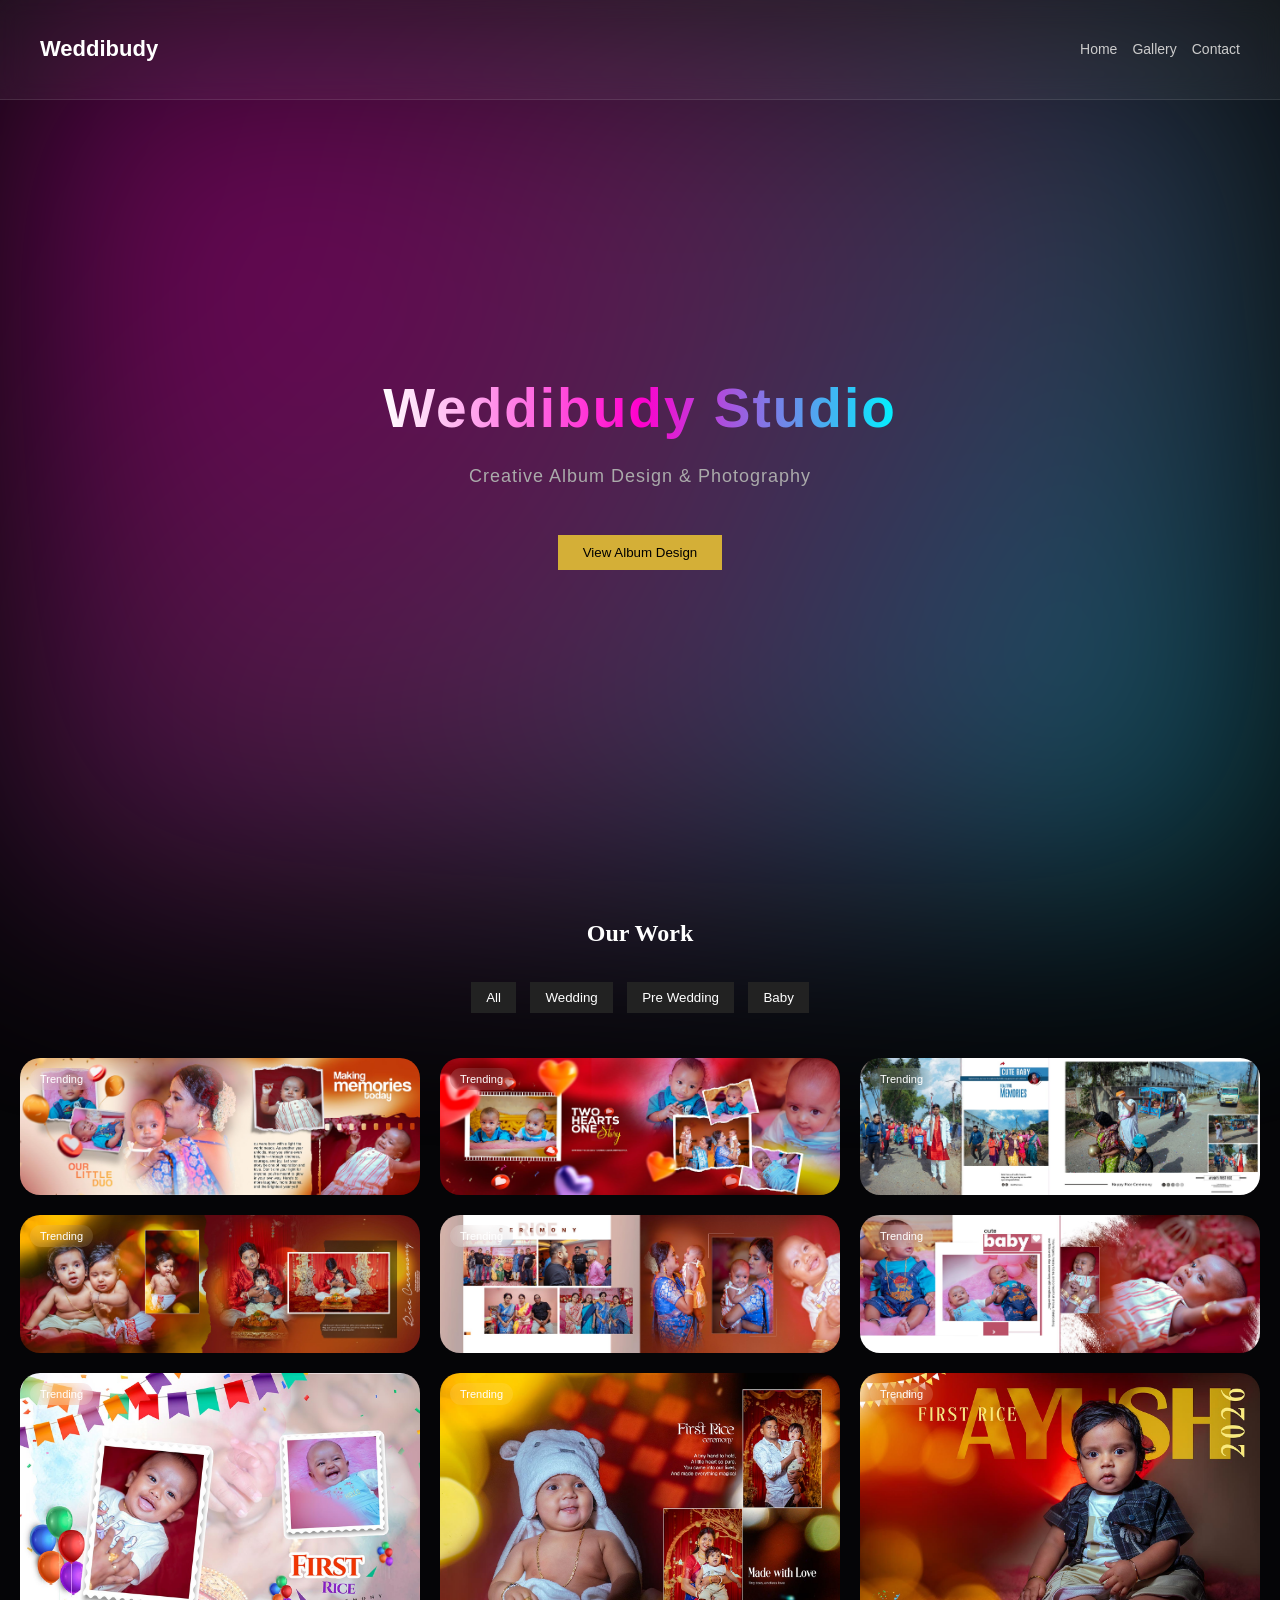
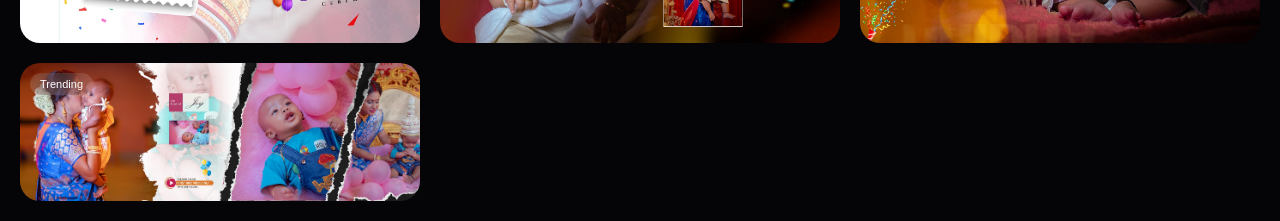
==== albumdesign.html @ 7314838b "Add files via upload" ====
<!DOCTYPE html>
<html lang="en">
<head>
<meta charset="UTF-8">
<meta name="viewport" content="width=device-width, initial-scale=1.0">
<title>Weddibudy — Album Design</title>
<link rel="stylesheet" href="style2.css">

</head>

<body>
  <div class="bg-glow"></div>

  <!-- Navbar -->
<div class="navbar">
  <div class="navbartext"> 
  <h2 class="logo">Weddibudy</h2>

  <ul class="menu">
    <li><a href="index.html">Home</a></li>
    <li><a href="gallery.html">Gallery</a></li>
    <li><a href="#">Contact</a></li>
  </ul>
  </div>
</div>

<section class="hero">
  <h1 class="hero-title">Weddibudy Studio</h1>
  <p class="hero-subtitle">Creative Album Design & Photography</p>
   <button onclick="scrollToGallery()">View Album Design</button>
</section>

<section class="gallery-section" id="gallery2">
  <h2>Our Work</h2>
<div class="filter-buttons">
  <button id="b1" onclick="filterGallery('all')">All</button>
  <button onclick="filterGallery('Wedding')">Wedding</button>
  <button onclick="filterGallery('Prewedding')">Pre Wedding</button>
  <button onclick="filterGallery('Baby')">Baby</button>
</div>
 
  <div class="gallery" id="gallery"></div>
 <div class="lightbox" id="lightbox">
  <span class="close">&times;</span>

  <span class="prev">&#10094;</span>
  <span class="next">&#10095;</span>

  <img id="lightboxImg">
</div>
</section>
<script src="script2.js"></script>
</body>
</html>
---- style2.css ----
/* Dark Premium Background */
/* Background base */
html {
  scroll-behavior: smooth;
}

body {
  margin: 0;
  background: #050507;
  font-family: 'Poppins', sans-serif;
  color: white;
}

/* 🔥 RGB Glow Background */
.bg-glow {
  position: fixed;
  width: 100%;
  height: 100%;
  z-index: -1;
  background: radial-gradient(circle at 20% 30%, #ff00cc, transparent),
              radial-gradient(circle at 80% 70%, #00f2ff, transparent),
              radial-gradient(circle at 50% 50%, #ffcc00, transparent);
  filter: blur(120px);
  opacity: 0.4;
  animation: moveGlow 12s infinite alternate ease-in-out;
}

@keyframes moveGlow {
  0% {transform: scale(1) translate(0,0);}
  100% {transform: scale(1.3) translate(50px, 50px);}
}

/* Navbar */
.navbar {
  position: fixed;
  width: 100%;
  height: 100px;
  backdrop-filter: blur(12px);
  background: rgba(255,255,255,0.05);
  border-bottom: 1px solid rgba(255,255,255,0.1);
  z-index: 9999;
  box-sizing: border-box; /* 🔥 important */
}
 .navbartext{
  max-width:1200px;
  margin:auto;
  display:flex;
  align-items:center;
  justify-content:space-between;
  padding:18px 20px;

 }


/* Logo */
.logo {
  font-size: 22px;
  font-weight: bold;
  color: #fff;
  
}

/* Menu */
.menu {
  list-style: none;
  display: flex;
  gap: 15px; /* কমাও */
  margin: 0;
  padding: 0;
  flex-wrap: wrap; /* 🔥 important */
}

.menu a {
  text-decoration: none;
  color: #ccc;
  font-size: 14px;
  transition: 0.3s;
}

.menu a:hover {
  color: #fff;
}

@media(max-width: 768px){

  .navbar {
    padding: 10px 15px;
  }

  .menu {
    gap: 10px;
  }

  .menu a {
    font-size: 12px;
  }

}


/* Hero Center */
.hero {
  height: 50vh;
  display: flex;
  flex-direction: column;
  justify-content: center;
  align-items: center;

  text-align: center; /* 🔥 important */
  padding: 0 20px; /* mobile spacing */
}

/* 📱 Mobile */
@media(max-width: 768px){
  .hero{
    height: 30vh;
    padding-top: 40px;
  }
}

.hero {
  height:100vh;
  display:flex;
  justify-content:center;
  align-items:center;
  text-align:center;
  padding-left: 20px;
  padding-right: 20px;
}

/* Title */
.hero-title {
  font-size: 55px;
  font-weight: 700;
  letter-spacing: 2px;
  background: linear-gradient(90deg, #ffffff, #ff00cc, #00f2ff);
  -webkit-background-clip: text;
  -webkit-text-fill-color: transparent;
  animation: textGlow 3s infinite alternate;
}

/* 📱 Mobile */
@media(max-width: 768px){
  .hero-title {
    font-size: 34px;
  }
}

/* Subtitle */
.hero-subtitle {
  margin-top: -20px;
  color: #aaa;
  font-size: 18px;
  letter-spacing: 1px;
  animation: fadeUp 2s ease;
  text-align: center;
  max-width: 90%;
}

/* 📱 Mobile */
@media(max-width: 768px){
  .hero-subtitle {
    font-size: 14px;
    margin-top: -12px;
  }
}

/* Animations */
@keyframes textGlow {
  from {letter-spacing: 2px;}
  to {letter-spacing: 6px;}
}

@keyframes fadeUp {
  from {opacity: 0; transform: translateY(30px);}
  to {opacity: 1; transform: translateY(0);}
}
.hero button{
  margin-top:30px;
  padding:10px 25px;
  border:none;
  background:#d4af37;
  color:black;
  cursor:pointer;
}

/* Grid */
.gallery {
  display: grid;
  grid-template-columns: repeat(3, 1fr); /* 👉 3 column */
  gap: 20px;
  padding: 20px 20px;
}


.gallery-section h2{
  text-align:center;
  margin-bottom:30px;
  font-family:'Playfair Display';
}


/* Tablet */
@media (max-width: 900px) {
  #gallery {
    grid-template-columns: repeat(2, 1fr);
  }
}

/* Mobile */
@media (max-width: 500px) {
  #gallery {
    grid-template-columns: repeat(1, 1fr);
  }
}

#gallery2 {
  scroll-margin-top: 130px; /* 👉 navbar height অনুযায়ী */
}

.filter-buttons{
  text-align:center;
  margin-bottom:20px;
  
}

.filter-buttons button{
  margin:5px;
  padding:8px 15px;
  background:#222222;
  color:white;
  border:none;
  cursor:pointer;
}

.filter-buttons button:hover {
  background: #ff4d6d;
}

/* Card */
.card {
  position: relative;
  border-radius: 20px;
  overflow: hidden;
  background: #111;
  
}

/* Image */
.card img {
  width: 100%;
 height: 100%;
  object-fit: cover;
  transition: 0.5s;
  
}

/* Hover zoom */
.card:hover img {
  transform: scale(1.1);
}

/* Overlay */
.overlay {
  position: absolute;
  bottom: 0;
  width: 100%;
  padding: 15px;
  background: linear-gradient(transparent, rgba(0,0,0,0.9));
  color: white;
  opacity: 0;
  transition: 0.4s;
}

.card:hover .overlay {
  opacity: 1;
}

/* Text */
.overlay h3 {
  font-size: 16px;
  margin: 0;
}

.overlay p {
  font-size: 12px;
  color: #ffcc70;
}

/* Album Tag Badge */
.tag {
  position: absolute;
  top: 10px;
  left: 10px;
  background: rgba(255,255,255,0.1);
  backdrop-filter: blur(10px);
  padding: 5px 10px;
  font-size: 11px;
  border-radius: 20px;
  color: #fff;
}

/* Glow Border */
.card::before {
  content: "";
  position: absolute;
  inset: -2px;
  border-radius: 20px;
  background: linear-gradient(45deg, #ffcc70, #ff6ec4, #00f2ff);
  z-index: -1;
  opacity: 0;
  transition: 0.4s;
}

.card:hover::before {
  opacity: 1;
}


.lightbox {
  display: none;
  position: fixed;
  z-index: 9999; /* 👉 important */
  width: 100vw;
  height: 100vh;
  top: 0;
  left: 0;
  background: rgba(0,0,0,0.95);
}

.lightbox img {
  position: absolute;
  top: 50%;
  left: 50%;
  transform: translate(-50%, -50%);
  max-width: 90%;
  max-height: 90%;
  border-radius: 12px;
}
@keyframes zoom {
  from {transform: scale(0.8);}
  to {transform: scale(1);}
}

/* buttons */
.prev, .next {
  position: absolute;
  top: 50%;
  font-size: 40px;
  color: white;
  cursor: pointer;
  padding: 10px;
  user-select: none;
}

.prev { left: 20px; }
.next { right: 20px; }

.close {
  position: absolute;
  top: 20px;
  right: 30px;
  font-size: 35px;
  color: white;
  cursor: pointer;
}
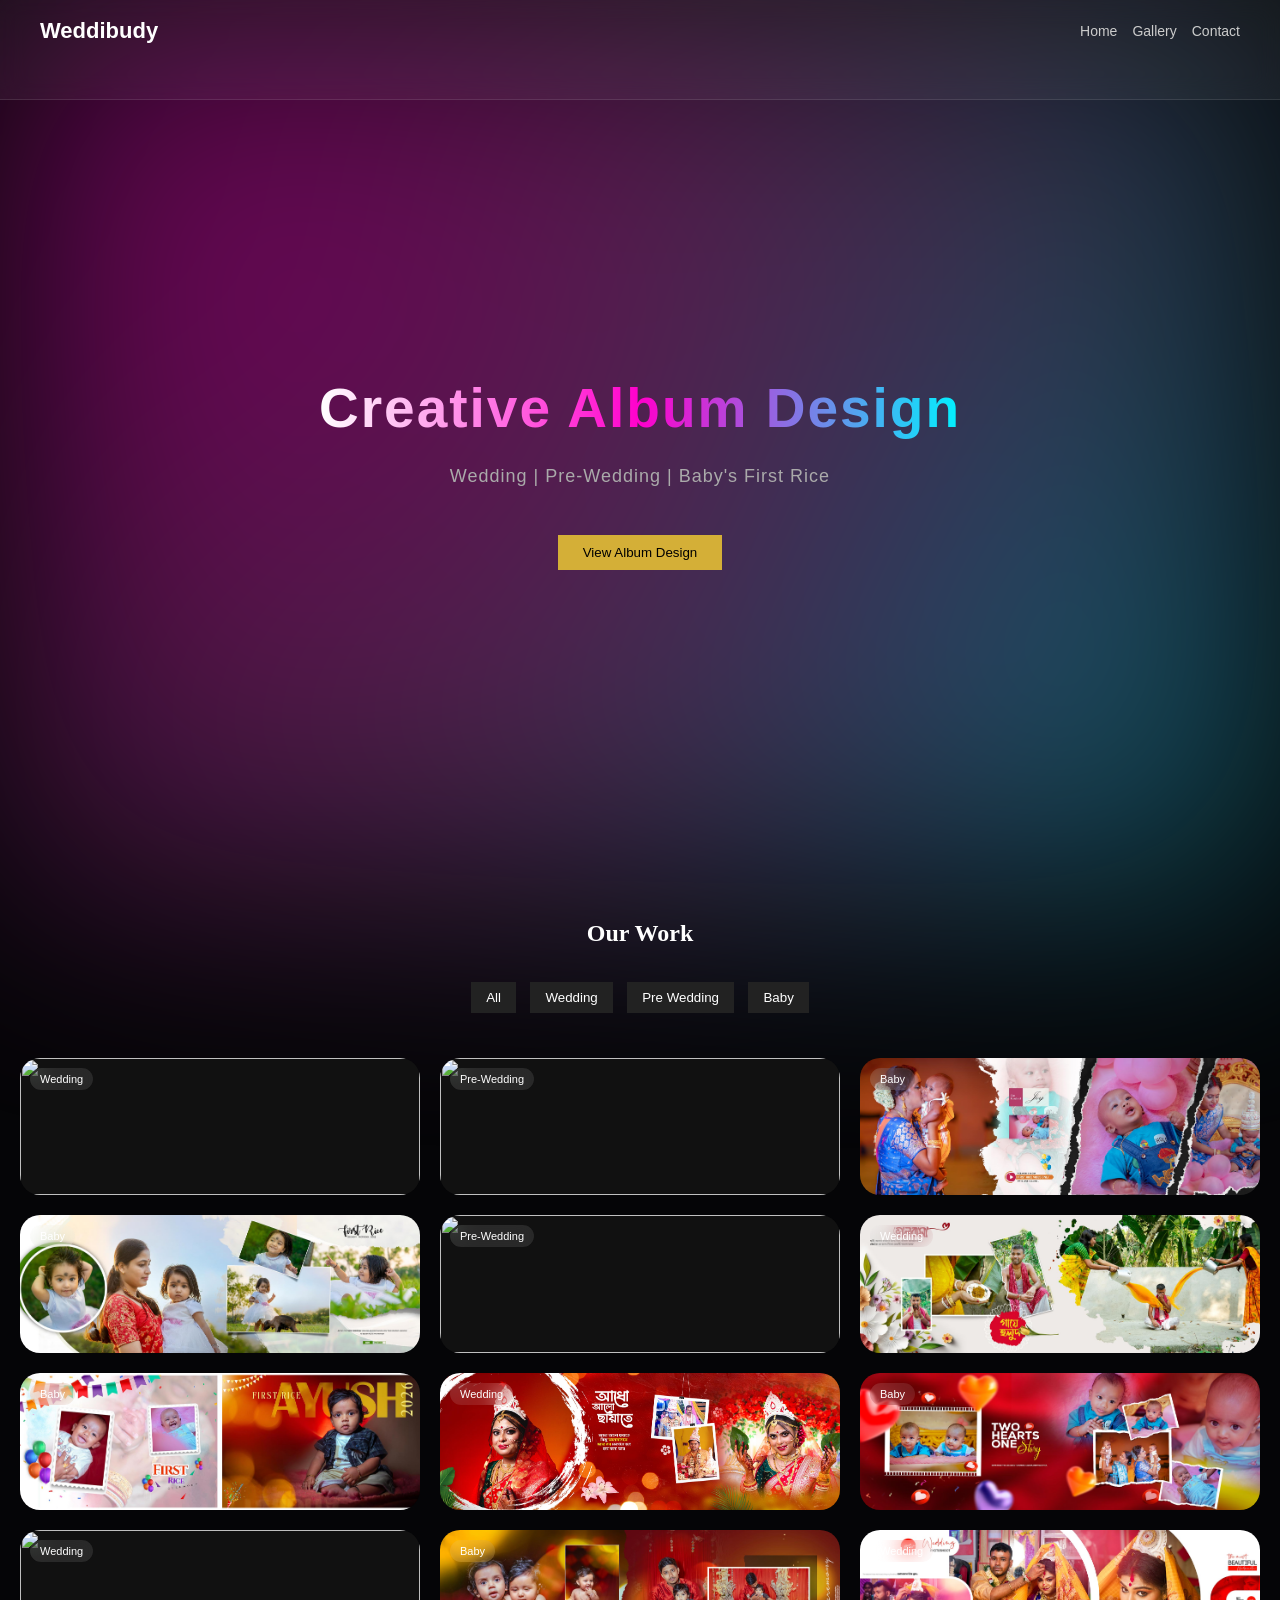
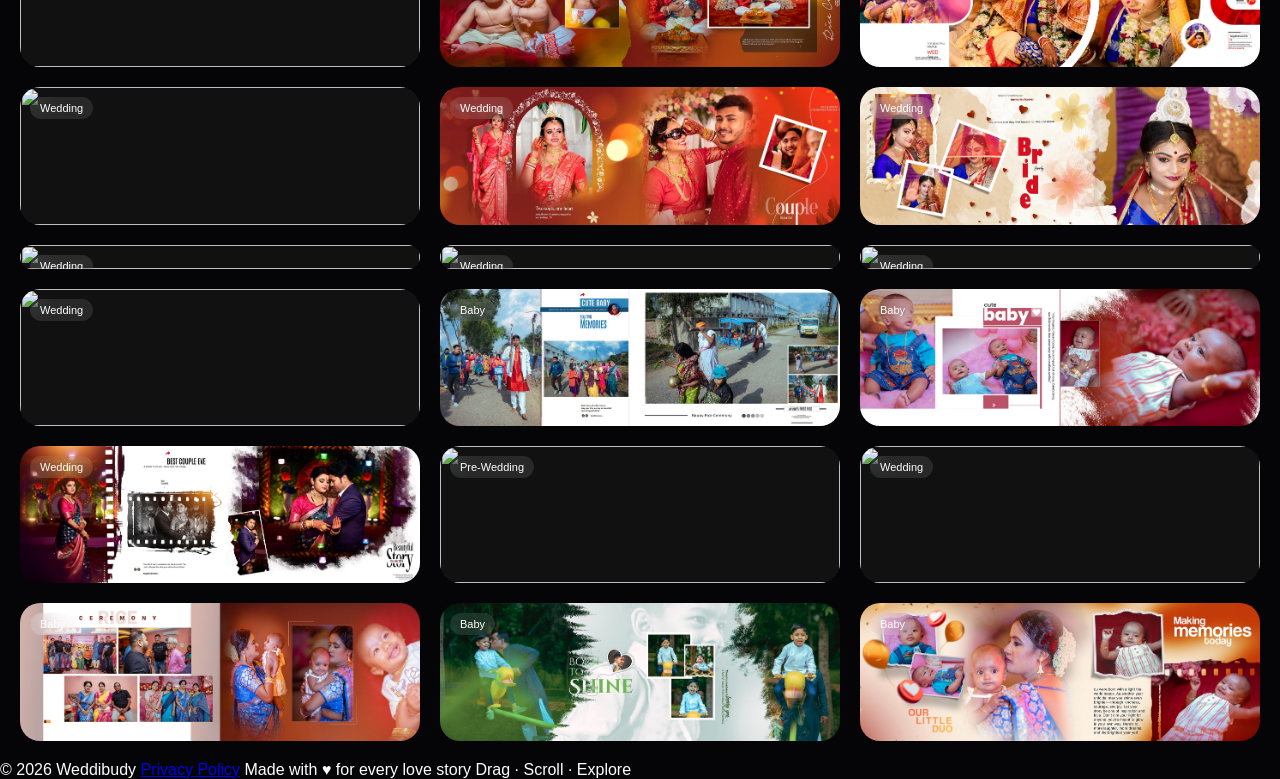
==== commit a3eb01bd: "Update albumdesign.html" ====
--- a/albumdesign.html
+++ b/albumdesign.html
@@ -14,19 +14,19 @@
   <!-- Navbar -->
 <div class="navbar">
   <div class="navbartext"> 
-  <h2 class="logo">Weddibudy</h2>
+  <a href="index.html" class="logo">Weddibudy</a>
 
   <ul class="menu">
     <li><a href="index.html">Home</a></li>
     <li><a href="gallery.html">Gallery</a></li>
-    <li><a href="#">Contact</a></li>
+    <li><a href="contact.html">Contact</a></li>
   </ul>
   </div>
 </div>
 
 <section class="hero">
-  <h1 class="hero-title">Weddibudy Studio</h1>
-  <p class="hero-subtitle">Creative Album Design & Photography</p>
+  <h1 class="hero-title">Creative Album Design</h1>
+  <p class="hero-subtitle"> Wedding | Pre-Wedding | Baby's First Rice</p>
    <button onclick="scrollToGallery()">View Album Design</button>
 </section>
 
@@ -49,6 +49,14 @@
   <img id="lightboxImg">
 </div>
 </section>
+<!-- FOOTER -->
+<footer>
+  <span>© 2026 Weddibudy <a class="privacymenu" href="privacy.html">Privacy Policy</a> </span>
+  
+  <span>Made with <span class="footer-heart">♥</span> for every love story</span>
+  <span>Drag · Scroll · Explore</span>
+</footer>
+  
 <script src="script2.js"></script>
 </body>
-</html>+</html>
--- a/style2.css
+++ b/style2.css
@@ -57,6 +57,7 @@
   font-size: 22px;
   font-weight: bold;
   color: #fff;
+  text-decoration: none;
   
 }
 
@@ -79,6 +80,30 @@
 
 .menu a:hover {
   color: #fff;
+}
+
+@media(max-width:768px){
+  .navbartext{
+    display: flex;
+    flex-direction: column;
+    justify-content: center;
+    align-items: center;
+    text-align: center;
+
+    gap: 5px; /* 🔥 important: gap control */
+    padding-top: 5px; /* 🔥 কমিয়ে দাও */
+  }
+
+  .logo{
+    margin: 0;
+    padding: 0;
+  }
+
+  .menu{
+    justify-content: center;
+    align-items: center;
+    margin-top: 2px; /* 🔥 আগে 8px ছিল → কমাও */
+  }
 }
 
 @media(max-width: 768px){
@@ -363,4 +388,4 @@
   font-size: 35px;
   color: white;
   cursor: pointer;
-}+}
